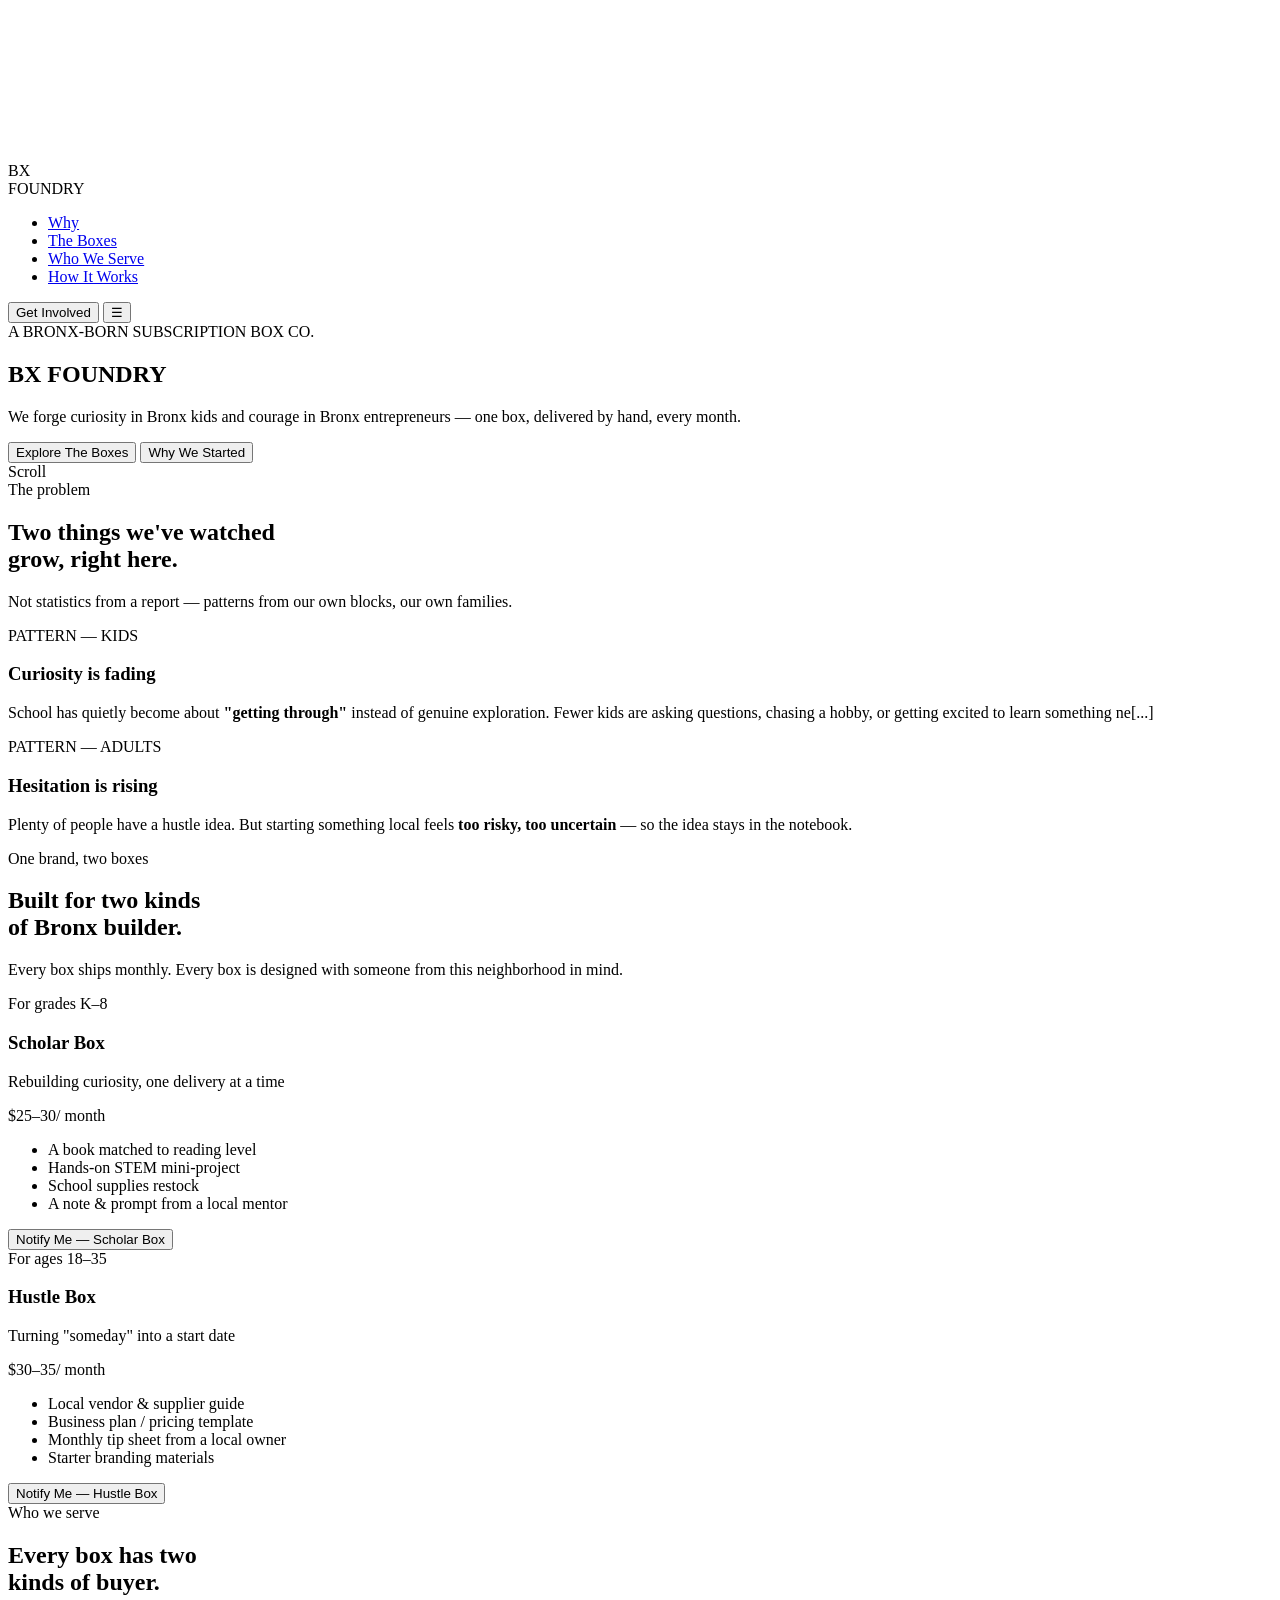
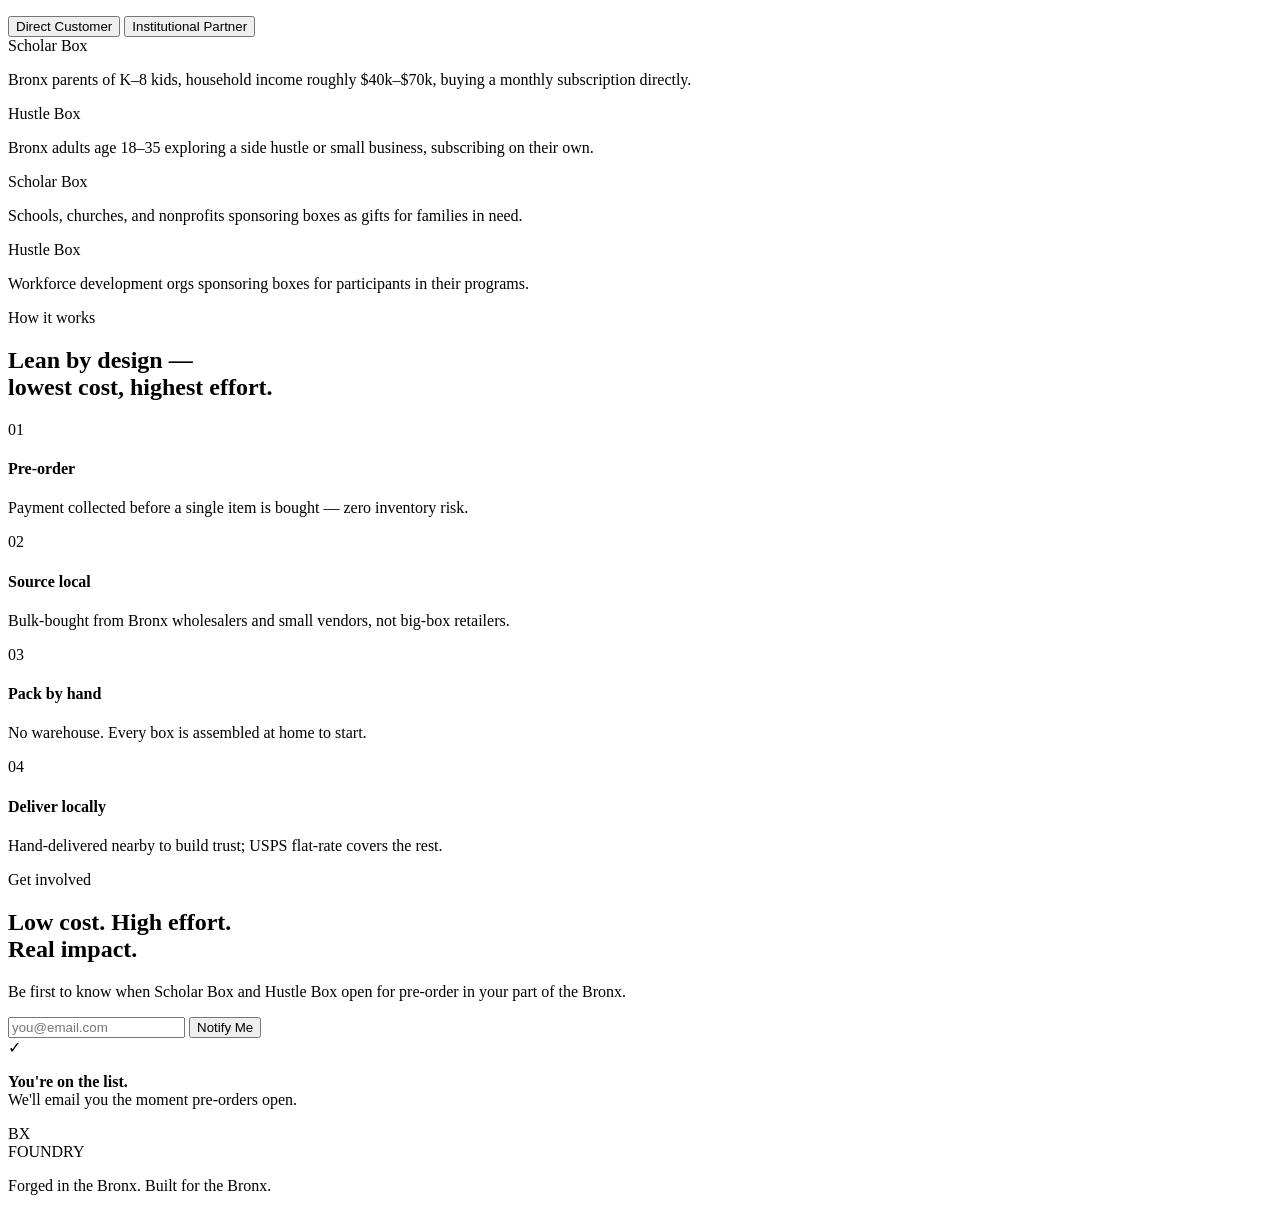
==== index.html @ 31586120 "refactor: add index.html with externalized CSS/JS and accessibility tweaks" ====
<!DOCTYPE html>
<html lang="en">
<head>
<meta charset="UTF-8" />
<meta name="viewport" content="width=device-width, initial-scale=1.0" />
<title>BX Foundry — Forging Bronx Scholars & Hustlers</title>
<link rel="preconnect" href="https://fonts.googleapis.com">
<link rel="preconnect" href="https://fonts.gstatic.com" crossorigin>
<link href="https://fonts.googleapis.com/css2?family=Bebas+Neue&family=Inter:wght@400;500;600;700;800&family=JetBrains+Mono:wght@400;500;700&display=swap" rel="stylesheet">
<link rel="stylesheet" href="css/styles.css">
<script src="js/main.js" defer></script>
</head>
<body>

<canvas id="ember-canvas" aria-hidden="true"></canvas>

<header>
  <div class="nav-inner">
    <div class="brand">
      <div class="brand-mark">BX</div>
      <span class="brand-name">FOUNDRY</span>
    </div>
    <nav>
      <ul>
        <li><a href="#why" data-nav>Why</a></li>
        <li><a href="#boxes" data-nav>The Boxes</a></li>
        <li><a href="#serve" data-nav>Who We Serve</a></li>
        <li><a href="#how" data-nav>How It Works</a></li>
      </ul>
    </nav>
    <button class="nav-cta" data-target="impact">Get Involved</button>
    <button class="nav-toggle" aria-label="Menu" aria-expanded="false" aria-controls="primary-navigation">&#9776;</button>
  </div>
</header>

<!-- HERO -->
<section class="hero" id="hero">
  <div class="hero-tag mono">A BRONX-BORN SUBSCRIPTION BOX CO.</div>
  <h1>
    <span class="stamp-1">BX</span>
    <span class="stamp-2">FOUNDRY</span>
  </h1>
  <p class="hero-lede">We forge curiosity in Bronx kids and courage in Bronx entrepreneurs — one box, delivered by hand, every month.</p>
  <div class="hero-ctas">
    <button class="btn btn-primary" data-target="boxes">Explore The Boxes</button>
    <button class="btn btn-ghost" data-target="why">Why We Started</button>
  </div>
  <div class="scroll-cue" aria-hidden="true"><span>Scroll</span><span class="line"></span></div>
</section>

<div class="seam" role="separator" aria-hidden="true"></div>

<!-- WHY -->
<section class="why" id="why">
  <div class="wrap">
    <div class="eyebrow">The problem</div>
    <h2 class="section-title reveal">Two things we've watched<br>grow, right here.</h2>
    <p class="lede reveal">Not statistics from a report — patterns from our own blocks, our own families.</p>

    <div class="plates">
      <div class="plate reveal">
        <span class="tag-num mono">PATTERN — KIDS</span>
        <h3>Curiosity is fading</h3>
        <p>School has quietly become about <strong>"getting through"</strong> instead of genuine exploration. Fewer kids are asking questions, chasing a hobby, or getting excited to learn something ne[...]</p>
      </div>
      <div class="plate reveal">
        <span class="tag-num mono">PATTERN — ADULTS</span>
        <h3>Hesitation is rising</h3>
        <p>Plenty of people have a hustle idea. But starting something local feels <strong>too risky, too uncertain</strong> — so the idea stays in the notebook.</p>
      </div>
    </div>
  </div>
</section>

<div class="seam" role="separator" aria-hidden="true"></div>

<!-- BOXES -->
<section class="boxes" id="boxes">
  <div class="wrap">
    <div class="eyebrow">One brand, two boxes</div>
    <h2 class="section-title reveal">Built for two kinds<br>of Bronx builder.</h2>
    <p class="lede reveal">Every box ships monthly. Every box is designed with someone from this neighborhood in mind.</p>

    <div class="box-grid">
      <div class="box-card scholar reveal">
        <div class="box-head">
          <span class="box-badge">For grades K–8</span>
          <h3>Scholar Box</h3>
          <p class="for">Rebuilding curiosity, one delivery at a time</p>
          <div class="price-tag"><span class="amount mono">$25–30</span><span class="per">/ month</span></div>
        </div>
        <div class="box-body">
          <ul>
            <li>A book matched to reading level</li>
            <li>Hands-on STEM mini-project</li>
            <li>School supplies restock</li>
            <li>A note & prompt from a local mentor</li>
          </ul>
          <button class="box-cta" data-action="notify" data-box="scholar">Notify Me — Scholar Box</button>
        </div>
      </div>

      <div class="box-card hustle reveal">
        <div class="box-head">
          <span class="box-badge">For ages 18–35</span>
          <h3>Hustle Box</h3>
          <p class="for">Turning "someday" into a start date</p>
          <div class="price-tag"><span class="amount mono">$30–35</span><span class="per">/ month</span></div>
        </div>
        <div class="box-body">
          <ul>
            <li>Local vendor & supplier guide</li>
            <li>Business plan / pricing template</li>
            <li>Monthly tip sheet from a local owner</li>
            <li>Starter branding materials</li>
          </ul>
          <button class="box-cta" data-action="notify" data-box="hustle">Notify Me — Hustle Box</button>
        </div>
      </div>
    </div>
  </div>
</section>

<div class="seam" role="separator" aria-hidden="true"></div>

<!-- WHO WE SERVE -->
<section class="serve" id="serve">
  <div class="wrap">
    <div class="eyebrow">Who we serve</div>
    <h2 class="section-title reveal">Every box has two<br>kinds of buyer.</h2>

    <div class="segmented" role="tablist" aria-label="Who we serve selector">
      <div class="seg-thumb" id="segThumb" aria-hidden="true"></div>
      <button class="active" data-seg="direct" role="tab" aria-selected="true">Direct Customer</button>
      <button data-seg="partner" role="tab" aria-selected="false">Institutional Partner</button>
    </div>

    <div class="serve-panels">
      <div class="serve-panel active" data-panel="direct">
        <div class="serve-card scholar">
          <div class="who">Scholar Box</div>
          <p>Bronx parents of K–8 kids, household income roughly $40k–$70k, buying a monthly subscription directly.</p>
        </div>
        <div class="serve-card hustle">
          <div class="who">Hustle Box</div>
          <p>Bronx adults age 18–35 exploring a side hustle or small business, subscribing on their own.</p>
        </div>
      </div>
      <div class="serve-panel" data-panel="partner">
        <div class="serve-card scholar">
          <div class="who">Scholar Box</div>
          <p>Schools, churches, and nonprofits sponsoring boxes as gifts for families in need.</p>
        </div>
        <div class="serve-card hustle">
          <div class="who">Hustle Box</div>
          <p>Workforce development orgs sponsoring boxes for participants in their programs.</p>
        </div>
      </div>
    </div>
  </div>
</section>

<div class="seam" role="separator" aria-hidden="true"></div>

<!-- HOW IT WORKS -->
<section class="how" id="how">
  <div class="wrap">
    <div class="eyebrow">How it works</div>
    <h2 class="section-title reveal">Lean by design —<br>lowest cost, highest effort.</h2>

    <div class="line-track" role="list">
      <div class="step reveal" role="listitem">
        <div class="step-node mono">01</div>
        <h4>Pre-order</h4>
        <p>Payment collected before a single item is bought — zero inventory risk.</p>
      </div>
      <div class="step reveal" role="listitem">
        <div class="step-node mono">02</div>
        <h4>Source local</h4>
        <p>Bulk-bought from Bronx wholesalers and small vendors, not big-box retailers.</p>
      </div>
      <div class="step reveal" role="listitem">
        <div class="step-node mono">03</div>
        <h4>Pack by hand</h4>
        <p>No warehouse. Every box is assembled at home to start.</p>
      </div>
      <div class="step reveal" role="listitem">
        <div class="step-node mono">04</div>
        <h4>Deliver locally</h4>
        <p>Hand-delivered nearby to build trust; USPS flat-rate covers the rest.</p>
      </div>
    </div>
  </div>
</section>

<!-- IMPACT / SIGNUP -->
<section class="impact" id="impact">
  <div class="wrap">
    <div class="eyebrow center">Get involved</div>
    <h2 class="reveal">Low cost. High effort.<br>Real impact.</h2>
    <p class="lede reveal">Be first to know when Scholar Box and Hustle Box open for pre-order in your part of the Bronx.</p>

    <form class="signup reveal" id="signupForm">
      <input type="email" id="emailInput" placeholder="you@email.com" required aria-label="Email address" />
      <button type="submit" id="signupBtn">
        <span class="spinner" id="signupSpinner" aria-hidden="true"></span>
        <span id="signupBtnText">Notify Me</span>
      </button>
    </form>

    <div class="confirm-wrap" id="confirmWrap">
      <div class="skeleton" id="skeletonCard">
        <div class="sk-dot" aria-hidden="true"></div>
        <div class="sk-lines">
          <div class="sk-line w60"></div>
          <div class="sk-line w40"></div>
        </div>
      </div>
      <div class="success-card" id="successCard" role="status" aria-live="polite">
        <div class="success-icon">&#10003;</div>
        <p><strong>You're on the list.</strong><br>We'll email you the moment pre-orders open.</p>
      </div>
    </div>
  </div>
</section>

<footer>
  <div class="wrap foot-inner">
    <div class="brand">
      <div class="brand-mark small">BX</div>
      <span class="brand-name">FOUNDRY</span>
    </div>
    <p>Forged in the Bronx. Built for the Bronx.</p>
  </div>
</footer>

</body>
</html>
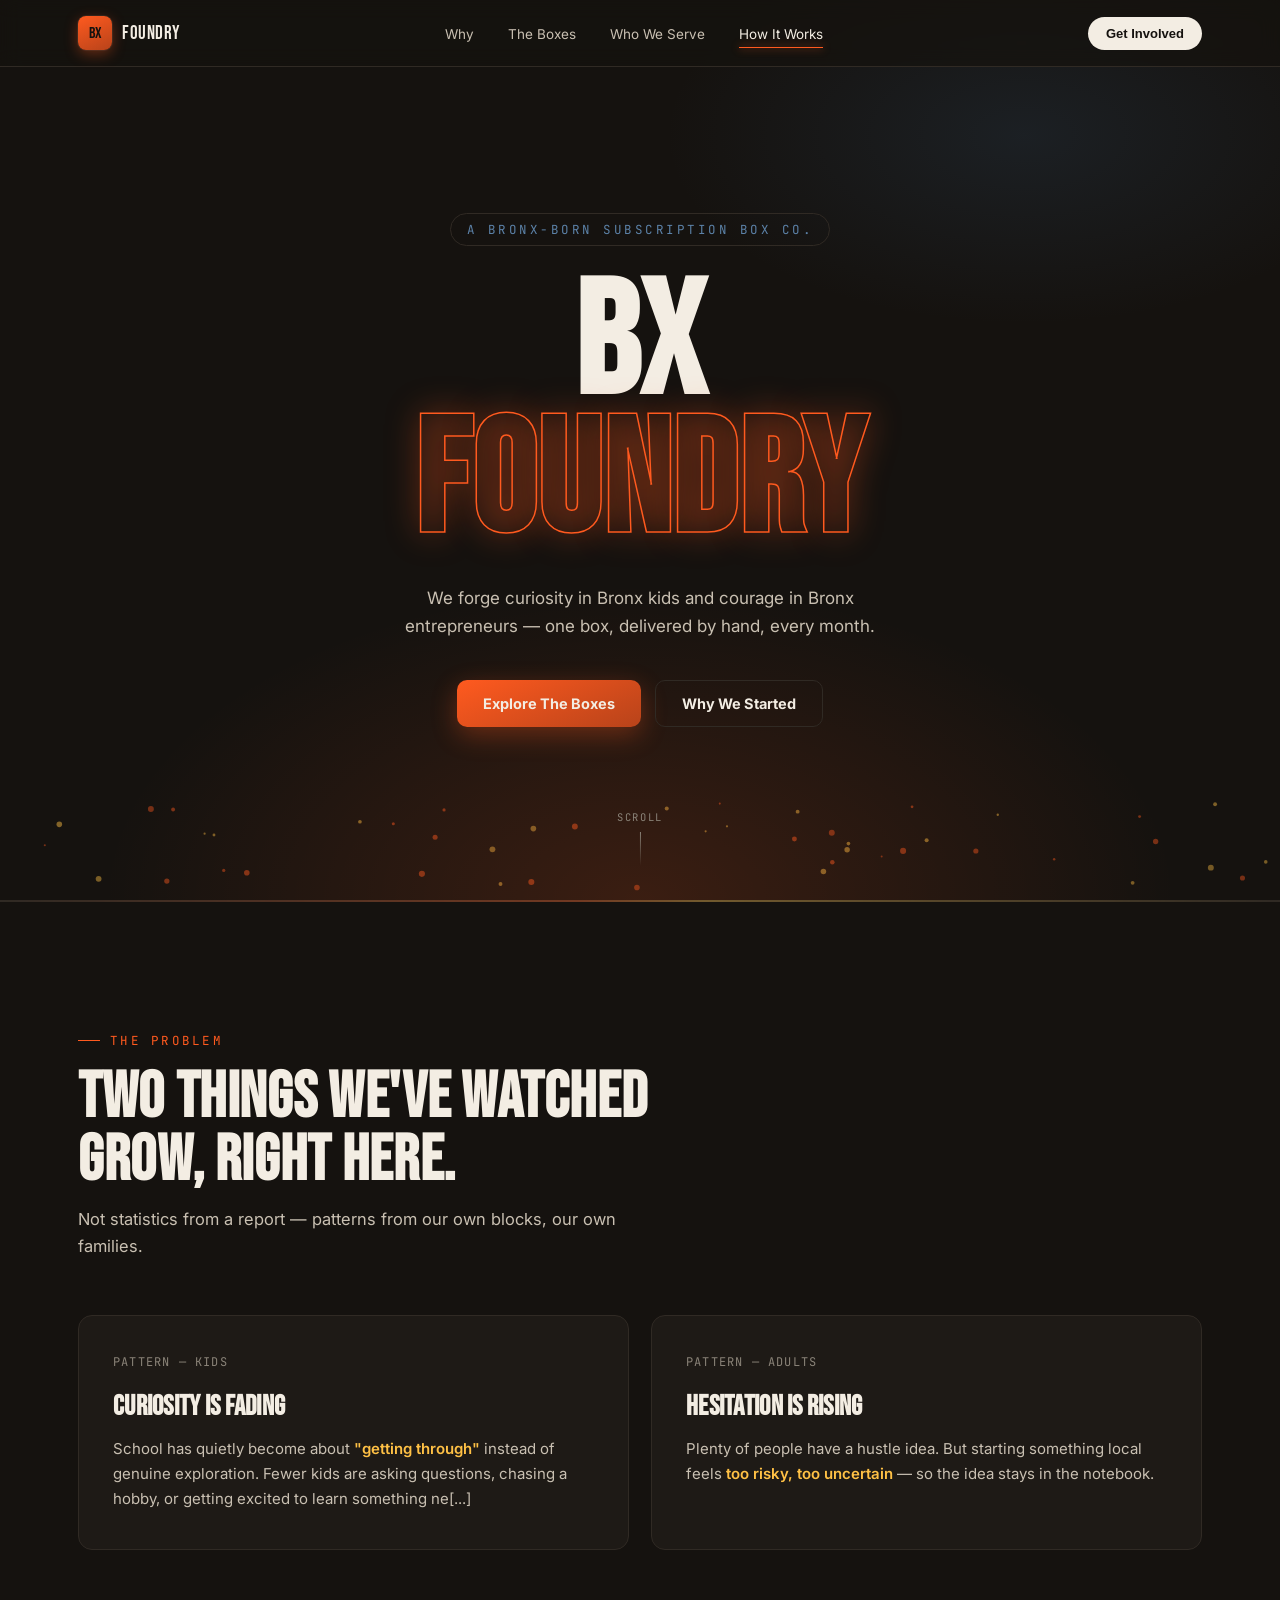
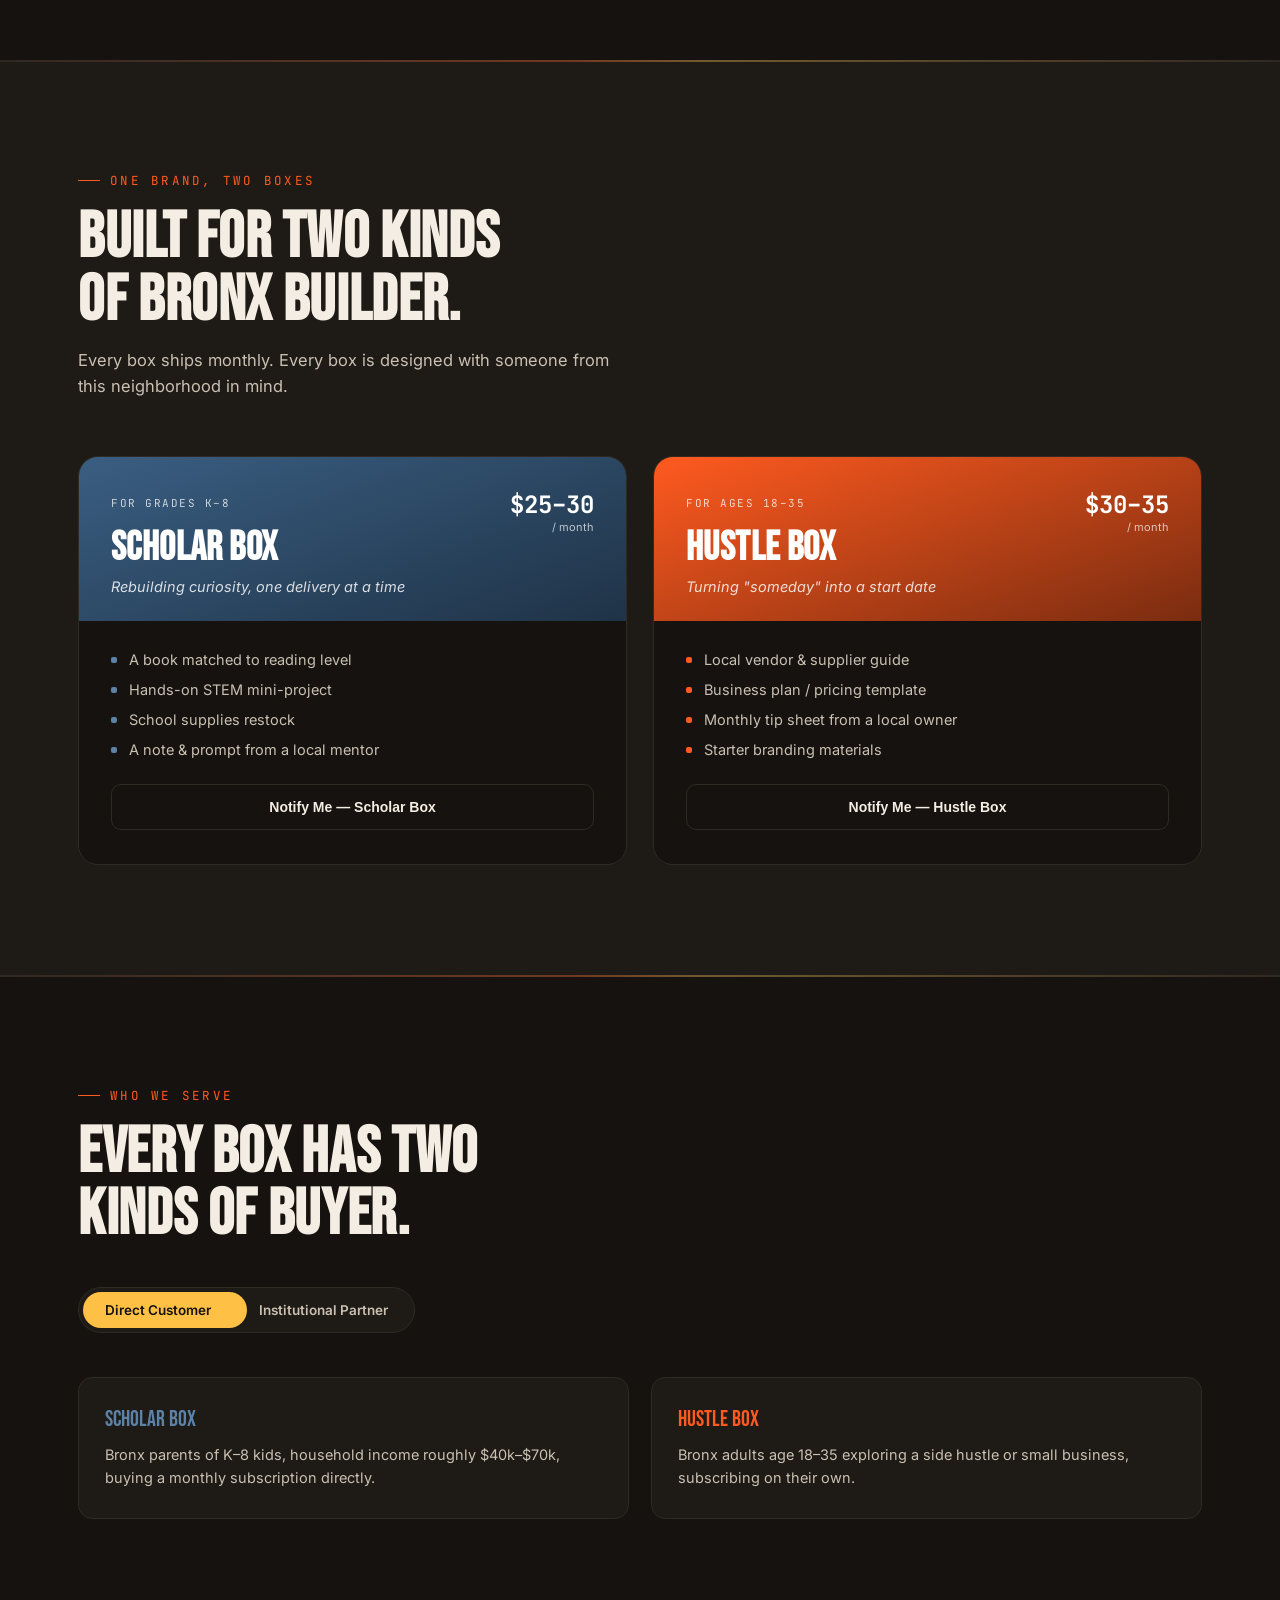
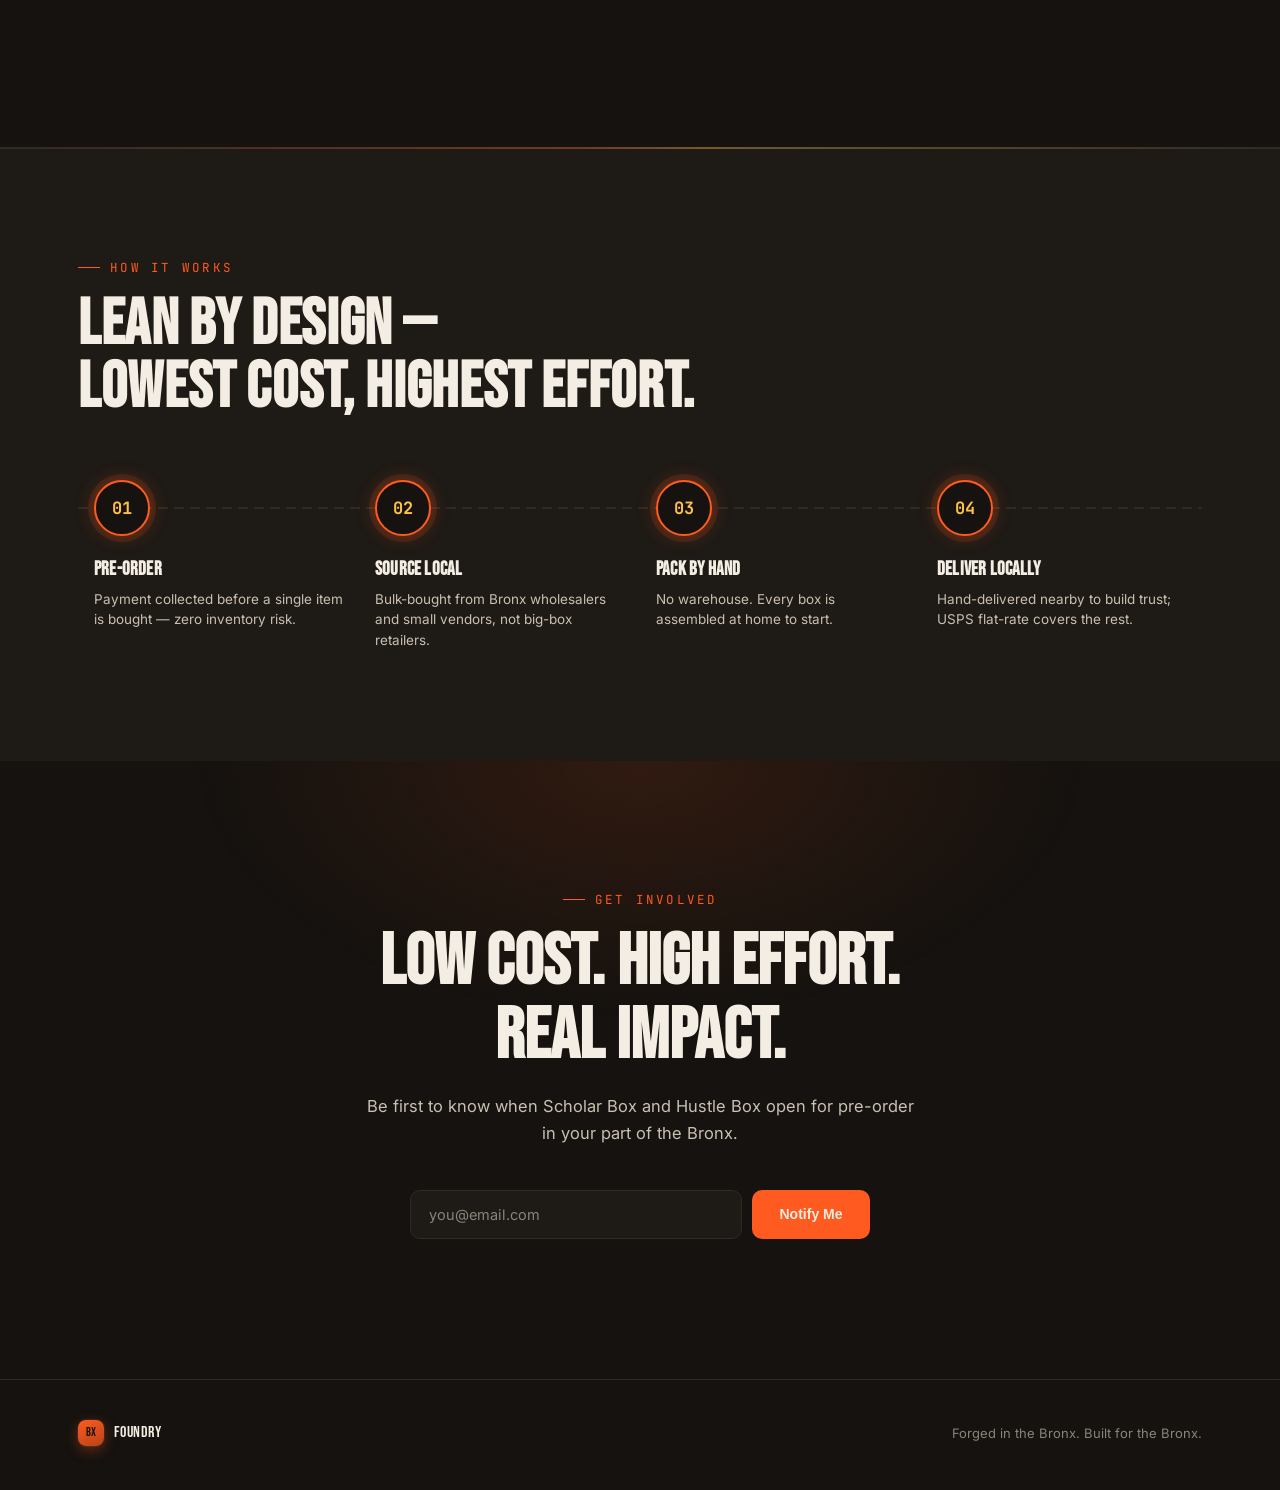
==== commit 4731ef12: "Refactor: split single-file landing page into index.html, css/styles.css, and js/main.js (separate c" ====
--- a/index.html
+++ b/index.html
@@ -12,7 +12,7 @@
 </head>
 <body>
 
-<canvas id="ember-canvas" aria-hidden="true"></canvas>
+<a class="skip-link" href="#main-content">Skip to content</a>
 
 <header>
   <div class="nav-inner">
@@ -20,7 +20,7 @@
       <div class="brand-mark">BX</div>
       <span class="brand-name">FOUNDRY</span>
     </div>
-    <nav>
+    <nav aria-label="Primary navigation">
       <ul>
         <li><a href="#why" data-nav>Why</a></li>
         <li><a href="#boxes" data-nav>The Boxes</a></li>
@@ -28,10 +28,14 @@
         <li><a href="#how" data-nav>How It Works</a></li>
       </ul>
     </nav>
-    <button class="nav-cta" data-target="impact">Get Involved</button>
-    <button class="nav-toggle" aria-label="Menu" aria-expanded="false" aria-controls="primary-navigation">&#9776;</button>
+    <button class="nav-cta" onclick="document.getElementById('impact').scrollIntoView()">Get Involved</button>
+    <button class="nav-toggle" aria-label="Menu">&#9776;</button>
   </div>
 </header>
+
+<main id="main-content">
+
+<canvas id="ember-canvas"></canvas>
 
 <!-- HERO -->
 <section class="hero" id="hero">
@@ -42,13 +46,13 @@
   </h1>
   <p class="hero-lede">We forge curiosity in Bronx kids and courage in Bronx entrepreneurs — one box, delivered by hand, every month.</p>
   <div class="hero-ctas">
-    <button class="btn btn-primary" data-target="boxes">Explore The Boxes</button>
-    <button class="btn btn-ghost" data-target="why">Why We Started</button>
-  </div>
-  <div class="scroll-cue" aria-hidden="true"><span>Scroll</span><span class="line"></span></div>
-</section>
-
-<div class="seam" role="separator" aria-hidden="true"></div>
+    <button class="btn btn-primary" onclick="document.getElementById('boxes').scrollIntoView()">Explore The Boxes</button>
+    <button class="btn btn-ghost" onclick="document.getElementById('why').scrollIntoView()">Why We Started</button>
+  </div>
+  <div class="scroll-cue"><span>Scroll</span><span class="line"></span></div>
+</section>
+
+<div class="seam"></div>
 
 <!-- WHY -->
 <section class="why" id="why">
@@ -72,7 +76,7 @@
   </div>
 </section>
 
-<div class="seam" role="separator" aria-hidden="true"></div>
+<div class="seam"></div>
 
 <!-- BOXES -->
 <section class="boxes" id="boxes">
@@ -96,7 +100,7 @@
             <li>School supplies restock</li>
             <li>A note & prompt from a local mentor</li>
           </ul>
-          <button class="box-cta" data-action="notify" data-box="scholar">Notify Me — Scholar Box</button>
+          <button class="box-cta">Notify Me — Scholar Box</button>
         </div>
       </div>
 
@@ -114,14 +118,14 @@
             <li>Monthly tip sheet from a local owner</li>
             <li>Starter branding materials</li>
           </ul>
-          <button class="box-cta" data-action="notify" data-box="hustle">Notify Me — Hustle Box</button>
-        </div>
-      </div>
-    </div>
-  </div>
-</section>
-
-<div class="seam" role="separator" aria-hidden="true"></div>
+          <button class="box-cta">Notify Me — Hustle Box</button>
+        </div>
+      </div>
+    </div>
+  </div>
+</section>
+
+<div class="seam"></div>
 
 <!-- WHO WE SERVE -->
 <section class="serve" id="serve">
@@ -129,8 +133,8 @@
     <div class="eyebrow">Who we serve</div>
     <h2 class="section-title reveal">Every box has two<br>kinds of buyer.</h2>
 
-    <div class="segmented" role="tablist" aria-label="Who we serve selector">
-      <div class="seg-thumb" id="segThumb" aria-hidden="true"></div>
+    <div class="segmented" role="tablist">
+      <div class="seg-thumb" id="segThumb"></div>
       <button class="active" data-seg="direct" role="tab" aria-selected="true">Direct Customer</button>
       <button data-seg="partner" role="tab" aria-selected="false">Institutional Partner</button>
     </div>
@@ -160,7 +164,7 @@
   </div>
 </section>
 
-<div class="seam" role="separator" aria-hidden="true"></div>
+<div class="seam"></div>
 
 <!-- HOW IT WORKS -->
 <section class="how" id="how">
@@ -168,23 +172,23 @@
     <div class="eyebrow">How it works</div>
     <h2 class="section-title reveal">Lean by design —<br>lowest cost, highest effort.</h2>
 
-    <div class="line-track" role="list">
-      <div class="step reveal" role="listitem">
+    <div class="line-track">
+      <div class="step reveal">
         <div class="step-node mono">01</div>
         <h4>Pre-order</h4>
         <p>Payment collected before a single item is bought — zero inventory risk.</p>
       </div>
-      <div class="step reveal" role="listitem">
+      <div class="step reveal">
         <div class="step-node mono">02</div>
         <h4>Source local</h4>
         <p>Bulk-bought from Bronx wholesalers and small vendors, not big-box retailers.</p>
       </div>
-      <div class="step reveal" role="listitem">
+      <div class="step reveal">
         <div class="step-node mono">03</div>
         <h4>Pack by hand</h4>
         <p>No warehouse. Every box is assembled at home to start.</p>
       </div>
-      <div class="step reveal" role="listitem">
+      <div class="step reveal">
         <div class="step-node mono">04</div>
         <h4>Deliver locally</h4>
         <p>Hand-delivered nearby to build trust; USPS flat-rate covers the rest.</p>
@@ -196,38 +200,40 @@
 <!-- IMPACT / SIGNUP -->
 <section class="impact" id="impact">
   <div class="wrap">
-    <div class="eyebrow center">Get involved</div>
+    <div class="eyebrow" style="justify-content:center;">Get involved</div>
     <h2 class="reveal">Low cost. High effort.<br>Real impact.</h2>
     <p class="lede reveal">Be first to know when Scholar Box and Hustle Box open for pre-order in your part of the Bronx.</p>
 
     <form class="signup reveal" id="signupForm">
       <input type="email" id="emailInput" placeholder="you@email.com" required aria-label="Email address" />
       <button type="submit" id="signupBtn">
-        <span class="spinner" id="signupSpinner" aria-hidden="true"></span>
+        <span class="spinner" id="signupSpinner"></span>
         <span id="signupBtnText">Notify Me</span>
       </button>
     </form>
 
     <div class="confirm-wrap" id="confirmWrap">
       <div class="skeleton" id="skeletonCard">
-        <div class="sk-dot" aria-hidden="true"></div>
+        <div class="sk-dot"></div>
         <div class="sk-lines">
           <div class="sk-line w60"></div>
           <div class="sk-line w40"></div>
         </div>
       </div>
-      <div class="success-card" id="successCard" role="status" aria-live="polite">
+      <div class="success-card" id="successCard">
         <div class="success-icon">&#10003;</div>
         <p><strong>You're on the list.</strong><br>We'll email you the moment pre-orders open.</p>
       </div>
     </div>
   </div>
 </section>
+
+</main>
 
 <footer>
   <div class="wrap foot-inner">
     <div class="brand">
-      <div class="brand-mark small">BX</div>
+      <div class="brand-mark" style="width:26px;height:26px;font-size:12px;">BX</div>
       <span class="brand-name">FOUNDRY</span>
     </div>
     <p>Forged in the Bronx. Built for the Bronx.</p>
--- a/css/styles.css
+++ b/css/styles.css
@@ -0,0 +1,455 @@
+:root{
+    --iron:#15120F;
+    --iron-soft:#1E1A16;
+    --iron-line:#302A24;
+    --ember:#FF5A1F;
+    --ember-dim:#B8431A;
+    --steel:#3A5E82;
+    --steel-soft:#5C82A8;
+    --gold:#FFC145;
+    --bone:#F3EDE3;
+    --bone-dim:#C9C0B2;
+    --ash:#8A8378;
+    --radius:14px;
+  }
+  *{box-sizing:border-box; margin:0; padding:0;}
+  html{scroll-behavior:smooth;}
+  body{
+    background:var(--iron);
+    color:var(--bone);
+    font-family:'Inter',sans-serif;
+    overflow-x:hidden;
+    -webkit-font-smoothing:antialiased;
+  }
+  ::selection{ background:var(--ember); color:var(--iron); }
+  a{color:inherit; text-decoration:none;}
+  .mono{font-family:'JetBrains Mono',monospace;}
+  .display{font-family:'Bebas Neue',sans-serif; letter-spacing:0.02em;}
+
+  /* skip link */
+  .skip-link{
+    position:absolute; left:12px; top:12px; z-index:9999;
+    background:var(--gold); color:var(--iron); padding:8px 12px; border-radius:6px;
+    transform:translateY(-8px); opacity:0; transition:opacity 0.18s, transform 0.18s;
+  }
+  .skip-link:focus{ transform:translateY(0); opacity:1; outline:3px solid rgba(0,0,0,0.12); }
+
+  /* focus visibility */
+  a:focus-visible, button:focus-visible, input:focus-visible{
+    outline:2px solid var(--gold);
+    outline-offset:3px;
+  }
+
+  @media (prefers-reduced-motion: reduce){
+    *{animation-duration:0.01ms !important; animation-iteration-count:1 !important; transition-duration:0.01ms !important; scroll-behavior:auto !important;}
+  }
+
+  /* ---------- Layout helpers ---------- */
+  .wrap{ max-width:1180px; margin:0 auto; padding:0 28px; }
+  section{ position:relative; }
+  .eyebrow{
+    font-family:'JetBrains Mono',monospace;
+    font-size:12.5px;
+    letter-spacing:0.18em;
+    text-transform:uppercase;
+    color:var(--ember);
+    display:flex; align-items:center; gap:10px;
+    margin-bottom:18px;
+  }
+  .eyebrow::before{
+    content:''; width:22px; height:1px; background:var(--ember);
+  }
+  h2.section-title{
+    font-family:'Bebas Neue',sans-serif;
+    font-size:clamp(38px, 5.4vw, 64px);
+    line-height:0.98;
+    letter-spacing:0.01em;
+    color:var(--bone);
+  }
+  .lede{
+    font-size:16.5px;
+    color:var(--bone-dim);
+    max-width:560px;
+    line-height:1.6;
+    margin-top:14px;
+  }
+
+  /* ---------- Nav ---------- */
+  header{
+    position:fixed; top:0; left:0; right:0; z-index:100;
+    background:rgba(21,18,15,0.72);
+    backdrop-filter:blur(10px);
+    -webkit-backdrop-filter:blur(10px);
+    border-bottom:1px solid var(--iron-line);
+    transition:border-color 0.4s;
+  }
+  .nav-inner{
+    max-width:1180px; margin:0 auto; padding:0 28px;
+    height:66px; display:flex; align-items:center; justify-content:space-between;
+  }
+  .brand{ display:flex; align-items:center; gap:10px; }
+  .brand-mark{
+    width:34px; height:34px; border-radius:8px;
+    background:linear-gradient(155deg, var(--ember), var(--ember-dim));
+    display:flex; align-items:center; justify-content:center;
+    font-family:'Bebas Neue',sans-serif; font-size:16px; color:var(--iron);
+    box-shadow:0 0 0 1px rgba(255,255,255,0.06), 0 4px 14px rgba(255,90,31,0.35);
+  }
+  .brand-name{ font-family:'Bebas Neue',sans-serif; font-size:19px; letter-spacing:0.03em; }
+
+  nav ul{ list-style:none; display:flex; gap:34px; }
+  nav a{
+    font-size:13.5px; color:var(--bone-dim); position:relative; padding:4px 0;
+    transition:color 0.25s;
+  }
+  nav a::after{
+    content:''; position:absolute; left:0; bottom:-2px; height:1.5px; width:0;
+    background:var(--ember); transition:width 0.3s cubic-bezier(.4,0,.2,1);
+    box-shadow:0 0 8px var(--ember);
+  }
+  nav a:hover{ color:var(--bone); }
+  nav a:hover::after, nav a.active::after{ width:100%; }
+  nav a.active{ color:var(--bone); }
+
+  .nav-cta{
+    background:var(--bone); color:var(--iron); font-weight:700; font-size:13px;
+    padding:9px 18px; border-radius:999px; border:none; cursor:pointer;
+    transition:transform 0.25s cubic-bezier(.34,1.56,.64,1), background 0.25s;
+  }
+  .nav-cta:hover{ transform:translateY(-2px); background:var(--gold); }
+
+  .nav-toggle{ display:none; background:none; border:none; color:var(--bone); font-size:22px; cursor:pointer; }
+
+  /* ---------- Hero ---------- */
+  .hero{
+    min-height:100svh;
+    display:flex; flex-direction:column; align-items:center; justify-content:center;
+    text-align:center;
+    padding:140px 28px 100px;
+    position:relative;
+    background:
+      radial-gradient(60% 50% at 50% 100%, rgba(255,90,31,0.16), transparent 70%),
+      radial-gradient(40% 30% at 80% 15%, rgba(58,94,130,0.18), transparent 70%);
+  }
+  #ember-canvas{ position:absolute; inset:0; width:100%; height:100%; pointer-events:none; }
+
+  .hero-tag{
+    font-family:'JetBrains Mono',monospace; font-size:12.5px; letter-spacing:0.2em;
+    text-transform:uppercase; color:var(--steel-soft);
+    border:1px solid var(--iron-line); padding:7px 16px; border-radius:999px;
+    margin-bottom:32px;
+    animation:fadeUp 0.8s cubic-bezier(.16,1,.3,1) both;
+  }
+  .hero h1{
+    font-family:'Bebas Neue',sans-serif;
+    font-size:clamp(64px, 13vw, 160px);
+    line-height:0.86;
+    letter-spacing:0.01em;
+    position:relative;
+    z-index:2;
+  }
+  .hero h1 span{ display:block; }
+  .hero h1 .stamp-1{
+    color:var(--bone);
+    animation:stampIn 0.9s cubic-bezier(.2,1,.3,1) 0.15s both;
+  }
+  .hero h1 .stamp-2{
+    color:transparent;
+    -webkit-text-stroke:1.5px var(--ember);
+    animation:stampIn 0.9s cubic-bezier(.2,1,.3,1) 0.4s both;
+    text-shadow:0 0 34px rgba(255,90,31,0.35);
+  }
+  @keyframes stampIn{
+    0%{ opacity:0; transform:scale(1.24); filter:blur(6px); }
+    60%{ opacity:1; }
+    100%{ opacity:1; transform:scale(1); filter:blur(0); }
+  }
+  @keyframes fadeUp{
+    from{ opacity:0; transform:translateY(14px); }
+    to{ opacity:1; transform:translateY(0); }
+  }
+
+  .hero-lede{
+    max-width:540px; margin:30px auto 0;
+    color:var(--bone-dim); font-size:17px; line-height:1.65;
+    animation:fadeUp 0.8s cubic-bezier(.16,1,.3,1) 0.65s both;
+    position:relative; z-index:2;
+  }
+  .hero-ctas{
+    display:flex; gap:14px; margin-top:40px; flex-wrap:wrap; justify-content:center;
+    animation:fadeUp 0.8s cubic-bezier(.16,1,.3,1) 0.8s both;
+    position:relative; z-index:2;
+  }
+  .btn{
+    font-family:'Inter',sans-serif; font-weight:700; font-size:14.5px;
+    padding:14px 26px; border-radius:10px; border:none; cursor:pointer;
+    display:inline-flex; align-items:center; gap:9px;
+    transition:transform 0.3s cubic-bezier(.34,1.56,.64,1), box-shadow 0.3s;
+  }
+  .btn-primary{
+    background:linear-gradient(155deg, var(--ember), var(--ember-dim));
+    color:var(--bone);
+    box-shadow:0 8px 26px rgba(255,90,31,0.32);
+  }
+  .btn-primary:hover{ transform:translateY(-3px); box-shadow:0 12px 34px rgba(255,90,31,0.44); }
+  .btn-ghost{
+    background:transparent; color:var(--bone);
+    border:1px solid var(--iron-line);
+  }
+  .btn-ghost:hover{ border-color:var(--steel-soft); transform:translateY(-3px); background:rgba(58,94,130,0.1); }
+
+  .scroll-cue{
+    position:absolute; bottom:34px; left:50%; transform:translateX(-50%);
+    display:flex; flex-direction:column; align-items:center; gap:8px;
+    color:var(--ash); font-family:'JetBrains Mono',monospace; font-size:10.5px;
+    letter-spacing:0.16em; text-transform:uppercase;
+  }
+  .scroll-cue .line{ width:1px; height:34px; background:linear-gradient(var(--ash), transparent); animation:scrollPulse 1.8s ease-in-out infinite; }
+  @keyframes scrollPulse{ 0%,100%{ opacity:0.3; } 50%{ opacity:1; } }
+
+  /* seam divider — signature motif */
+  .seam{
+    height:2px; position:relative; overflow:hidden;
+    background:var(--iron-line);
+  }
+  .seam::before{
+    content:''; position:absolute; inset:0;
+    background:linear-gradient(90deg, transparent, var(--ember) 45%, var(--gold) 55%, transparent);
+    opacity:0.55; filter:blur(1px);
+    animation:seamGlow 5s ease-in-out infinite;
+  }
+  @keyframes seamGlow{
+    0%,100%{ transform:translateX(-40%); opacity:0.25; }
+    50%{ transform:translateX(40%); opacity:0.7; }
+  }
+
+  /* ---------- Reveal on scroll ---------- */
+  .reveal{ opacity:0; transform:translateY(28px) scale(0.98); transition:opacity 0.7s cubic-bezier(.16,1,.3,1), transform 0.7s cubic-bezier(.16,1,.3,1); }
+  .reveal.in{ opacity:1; transform:translateY(0) scale(1); }
+  .reveal-stagger.in > *{ }
+
+  /* ---------- Why section ---------- */
+  .why{ padding:130px 0 110px; background:var(--iron); }
+  .plates{
+    display:grid; grid-template-columns:1fr 1fr; gap:22px; margin-top:56px;
+  }
+  .plate{
+    background:var(--iron-soft);
+    border:1px solid var(--iron-line);
+    border-radius:var(--radius);
+    padding:38px 34px;
+    position:relative;
+    transition:transform 0.4s cubic-bezier(.16,1,.3,1), border-color 0.4s, box-shadow 0.4s;
+  }
+  .plate:hover{
+    transform:translateY(-6px);
+    border-color:var(--ember-dim);
+    box-shadow:0 20px 50px rgba(0,0,0,0.35);
+  }
+  .plate .tag-num{
+    font-family:'JetBrains Mono',monospace; font-size:12px; color:var(--ash);
+    letter-spacing:0.1em; margin-bottom:20px; display:block;
+  }
+  .plate h3{
+    font-family:'Bebas Neue',sans-serif; font-size:28px; color:var(--bone); margin-bottom:14px; letter-spacing:0.01em;
+  }
+  .plate p{ color:var(--bone-dim); font-size:15px; line-height:1.65; }
+  .plate strong{ color:var(--gold); font-weight:600; }
+
+  /* ---------- Boxes section ---------- */
+  .boxes{ padding:110px 0; background:var(--iron-soft); }
+  .box-grid{ display:grid; grid-template-columns:1fr 1fr; gap:26px; margin-top:56px; }
+  .box-card{
+    border-radius:20px;
+    padding:0;
+    overflow:hidden;
+    position:relative;
+    border:1px solid var(--iron-line);
+    transition:transform 0.45s cubic-bezier(.16,1,.3,1), box-shadow 0.45s;
+  }
+  .box-card:hover{ transform:translateY(-8px); box-shadow:0 30px 60px rgba(0,0,0,0.4); }
+  .box-head{ padding:34px 32px 26px; position:relative; }
+  .box-card.scholar .box-head{ background:linear-gradient(160deg, var(--steel), #1f3347); }
+  .box-card.hustle .box-head{ background:linear-gradient(160deg, var(--ember), #7a2c10); }
+  .box-badge{
+    font-family:'JetBrains Mono',monospace; font-size:11px; letter-spacing:0.14em;
+    text-transform:uppercase; color:rgba(255,255,255,0.75);
+    display:inline-block; margin-bottom:14px;
+  }
+  .box-head h3{ font-family:'Bebas Neue',sans-serif; font-size:40px; color:#fff; letter-spacing:0.01em; }
+  .box-head p.for{ color:rgba(255,255,255,0.82); font-size:14.5px; margin-top:6px; font-style:italic; }
+  .price-tag{
+    position:absolute; top:32px; right:32px; text-align:right;
+  }
+  .price-tag .amount{ font-family:'JetBrains Mono',monospace; font-size:24px; font-weight:700; color:#fff; }
+  .price-tag .per{ font-size:11px; color:rgba(255,255,255,0.7); display:block; }
+
+  .box-body{ background:var(--iron); padding:30px 32px 34px; }
+  .box-body ul{ list-style:none; display:flex; flex-direction:column; gap:13px; margin-bottom:26px; }
+  .box-body li{ display:flex; gap:12px; font-size:14.5px; color:var(--bone-dim); align-items:flex-start; }
+  .box-body li::before{
+    content:''; width:6px; height:6px; margin-top:6px; border-radius:2px; flex:none;
+  }
+  .box-card.scholar li::before{ background:var(--steel-soft); }
+  .box-card.hustle li::before{ background:var(--ember); }
+
+  .box-cta{
+    width:100%; padding:14px; border-radius:10px; border:1px solid var(--iron-line);
+    background:transparent; color:var(--bone); font-weight:700; font-size:14px; cursor:pointer;
+    transition:background 0.3s, border-color 0.3s, transform 0.25s;
+  }
+  .box-card.scholar .box-cta:hover{ background:rgba(58,94,130,0.16); border-color:var(--steel-soft); transform:translateY(-2px); }
+  .box-card.hustle .box-cta:hover{ background:rgba(255,90,31,0.14); border-color:var(--ember); transform:translateY(-2px); }
+
+  /* ---------- Who we serve — segmented control ---------- */
+  .serve{ padding:110px 0; background:var(--iron); }
+  .segmented{
+    display:inline-flex; background:var(--iron-soft); border:1px solid var(--iron-line);
+    border-radius:999px; padding:4px; margin-top:40px; gap:4px;
+  }
+  .segmented button{
+    font-family:'Inter',sans-serif; font-size:13.5px; font-weight:600;
+    padding:10px 22px; border-radius:999px; border:none; background:transparent;
+    color:var(--bone-dim); cursor:pointer; position:relative; z-index:2;
+    transition:color 0.35s;
+  }
+  .segmented button.active{ color:var(--iron); }
+  .seg-thumb{
+    position:absolute; top:4px; bottom:4px; left:4px;
+    width:calc(50% - 4px);
+    background:var(--gold); border-radius:999px;
+    transition:transform 0.45s cubic-bezier(.34,1.56,.64,1);
+    z-index:1;
+  }
+  .segmented{ position:relative; }
+
+  .serve-panels{ margin-top:44px; position:relative; min-height:260px; }
+  .serve-panel{
+    display:none; grid-template-columns:1fr 1fr; gap:22px;
+  }
+  .serve-panel.active{ display:grid; animation:panelIn 0.5s cubic-bezier(.16,1,.3,1) both; }
+  @keyframes panelIn{ from{ opacity:0; transform:translateY(10px); } to{ opacity:1; transform:translateY(0); } }
+
+  .serve-card{
+    background:var(--iron-soft); border:1px solid var(--iron-line); border-radius:var(--radius);
+    padding:28px 26px;
+  }
+  .serve-card .who{ font-family:'Bebas Neue',sans-serif; font-size:22px; margin-bottom:10px; }
+  .serve-card.scholar .who{ color:var(--steel-soft); }
+  .serve-card.hustle .who{ color:var(--ember); }
+  .serve-card p{ color:var(--bone-dim); font-size:14.5px; line-height:1.6; }
+
+  /* ---------- How it works — assembly line ---------- */
+  .how{ padding:110px 0; background:var(--iron-soft); }
+  .line-track{
+    position:relative; margin-top:60px;
+    display:grid; grid-template-columns:repeat(4,1fr); gap:0;
+  }
+  .line-track::before{
+    content:''; position:absolute; top:27px; left:0; right:0; height:2px;
+    background:repeating-linear-gradient(90deg, var(--iron-line) 0 10px, transparent 10px 16px);
+  }
+  .step{ position:relative; padding:0 16px; text-align:left; }
+  .step-node{
+    width:56px; height:56px; border-radius:50%;
+    background:var(--iron); border:2px solid var(--iron-line);
+    display:flex; align-items:center; justify-content:center;
+    font-family:'JetBrains Mono',monospace; font-weight:700; font-size:17px; color:var(--bone-dim);
+    margin-bottom:22px; position:relative; z-index:2;
+    transition:border-color 0.4s, color 0.4s, box-shadow 0.4s;
+  }
+  .step.in .step-node{
+    border-color:var(--ember); color:var(--gold);
+    box-shadow:0 0 0 6px rgba(255,90,31,0.12), 0 0 20px rgba(255,90,31,0.3);
+  }
+  .step h4{ font-family:'Bebas Neue',sans-serif; font-size:19px; margin-bottom:8px; letter-spacing:0.01em; }
+  .step p{ font-size:13.5px; color:var(--bone-dim); line-height:1.55; }
+
+  /* ---------- Impact / signup ---------- */
+  .impact{
+    padding:130px 0 140px;
+    text-align:center;
+    background:radial-gradient(50% 60% at 50% 0%, rgba(255,90,31,0.12), transparent 70%);
+  }
+  .impact h2{ font-family:'Bebas Neue',sans-serif; font-size:clamp(40px,6vw,72px); line-height:1.02; }
+  .impact .lede{ margin:20px auto 0; max-width:560px; text-align:center; }
+
+  .signup{
+    max-width:460px; margin:44px auto 0;
+    display:flex; gap:10px;
+  }
+  .signup input{
+    flex:1; padding:15px 18px; border-radius:10px; border:1px solid var(--iron-line);
+    background:var(--iron-soft); color:var(--bone); font-size:14.5px; font-family:'Inter',sans-serif;
+    transition:border-color 0.3s;
+  }
+  .signup input::placeholder{ color:var(--ash); }
+  .signup input:focus{ border-color:var(--ember); outline:none; }
+  .signup button{
+    background:var(--ember); color:var(--bone); border:none; border-radius:10px;
+    padding:0 22px; font-weight:700; font-size:14px; cursor:pointer; white-space:nowrap;
+    display:flex; align-items:center; gap:8px;
+    transition:background 0.25s, transform 0.25s;
+    min-width:118px; justify-content:center;
+  }
+  .signup button:hover{ background:var(--gold); color:var(--iron); transform:translateY(-2px); }
+  .signup button:disabled{ opacity:0.75; cursor:default; transform:none; }
+
+  .spinner{
+    width:15px; height:15px; border-radius:50%;
+    border:2px solid rgba(255,255,255,0.4); border-top-color:#fff;
+    animation:spin 0.7s linear infinite; display:none;
+  }
+  .spinner.on{ display:inline-block; }
+  @keyframes spin{ to{ transform:rotate(360deg); } }
+
+  .confirm-wrap{ max-width:460px; margin:18px auto 0; text-align:left; display:none; }
+  .confirm-wrap.show{ display:block; }
+  .skeleton{
+    background:var(--iron-soft); border:1px solid var(--iron-line); border-radius:10px;
+    padding:16px 18px; display:flex; gap:12px; align-items:center;
+  }
+  .sk-dot{ width:34px; height:34px; border-radius:50%; flex:none;
+    background:linear-gradient(90deg, var(--iron-line) 25%, #3a332c 37%, var(--iron-line) 63%);
+    background-size:400% 100%; animation:shimmer 1.3s ease-in-out infinite;
+  }
+  .sk-lines{ flex:1; display:flex; flex-direction:column; gap:8px; }
+  .sk-line{ height:9px; border-radius:5px;
+    background:linear-gradient(90deg, var(--iron-line) 25%, #3a332c 37%, var(--iron-line) 63%);
+    background-size:400% 100%; animation:shimmer 1.3s ease-in-out infinite;
+  }
+  .sk-line.w60{ width:60%; } .sk-line.w40{ width:40%; }
+  @keyframes shimmer{ 0%{ background-position:100% 0; } 100%{ background-position:-100% 0; } }
+
+  .success-card{
+    background:var(--iron-soft); border:1px solid var(--iron-line); border-radius:10px;
+    padding:16px 18px; display:none; gap:12px; align-items:center;
+    animation:fadeUp 0.4s cubic-bezier(.16,1,.3,1) both;
+  }
+  .success-card.show{ display:flex; }
+  .success-icon{
+    width:34px; height:34px; border-radius:50%; flex:none;
+    background:var(--gold); color:var(--iron);
+    display:flex; align-items:center; justify-content:center; font-weight:800;
+  }
+  .success-card p{ font-size:13.5px; color:var(--bone-dim); }
+  .success-card strong{ color:var(--bone); }
+
+  /* ---------- Footer ---------- */
+  footer{ padding:40px 0 44px; border-top:1px solid var(--iron-line); }
+  .foot-inner{ display:flex; justify-content:space-between; align-items:center; flex-wrap:wrap; gap:16px; }
+  footer .brand-name{ font-size:16px; }
+  footer p{ color:var(--ash); font-size:13px; }
+
+  /* ---------- Mobile ---------- */
+  @media (max-width:860px){
+    nav ul{ display:none; }
+    .nav-cta{ display:none; }
+    .nav-toggle{ display:block; }
+    .plates, .box-grid{ grid-template-columns:1fr; }
+    .serve-panel{ grid-template-columns:1fr; }
+    .line-track{ grid-template-columns:1fr; gap:34px; }
+    .line-track::before{ display:none; }
+    .signup{ flex-direction:column; }
+    .signup button{ width:100%; }
+  }
